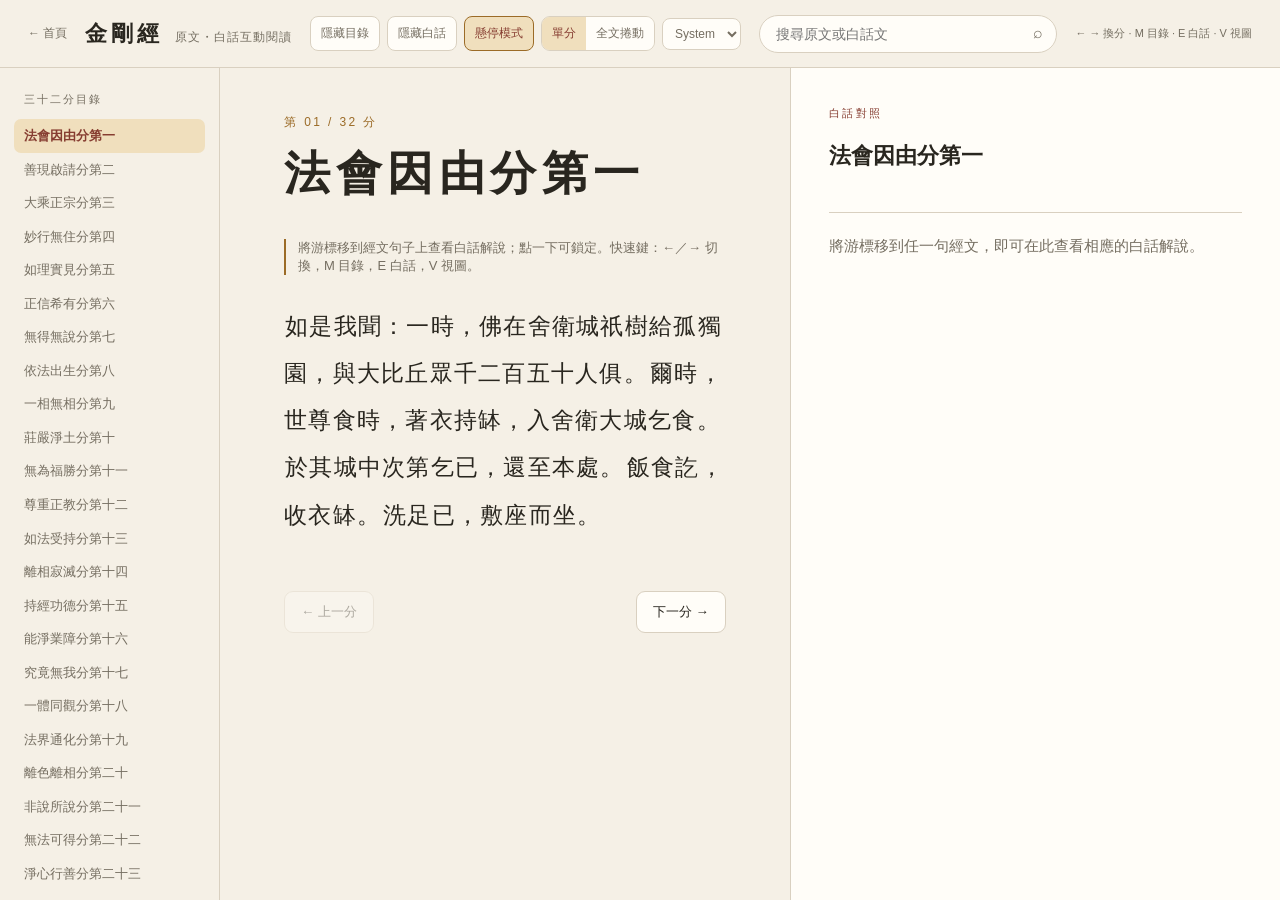
==== diamond-sutra/index.html @ 222f705d "Create reusable Buddhism reading library with Heart Sutra" ====
<!doctype html><html lang="zh-Hant" data-theme="system"><head><meta charset="utf-8"><meta name="viewport" content="width=device-width,initial-scale=1"><meta name="description" content="《金剛經》原文與白話文互動對照閱讀器"><title>金剛經｜原文・白話互動閱讀</title><script src="../theme.js"></script><link rel="stylesheet" href="../styles.css"><script defer src="../app.js"></script></head>
<body data-sutra="../data/diamond-sutra.json"><div class="progress" id="progress"></div>
<header class="top"><button class="mobile-menu" id="menu" aria-label="開啟目錄">☰</button><a class="home-link" href="../">← 首頁</a><div class="brand"><span id="brandTitle">金剛經</span><small id="brandSubtitle">原文・白話互動閱讀</small></div><div class="toolbar"><button class="tool wide-only" id="navToggle" aria-pressed="false">隱藏目錄</button><button class="tool wide-only" id="panelToggle" aria-pressed="false">隱藏白話</button><button class="tool wide-only" id="hoverMode" aria-pressed="true">懸停模式</button><div class="view-switch"><button class="tool" id="chapterView" aria-pressed="true">單分</button><button class="tool" id="scrollView" aria-pressed="false">全文捲動</button></div><select class="theme-select" data-theme-select aria-label="顯示主題"><option value="system">System</option><option value="light">Light</option><option value="dark">Dark</option></select></div><label class="search"><input id="search" type="search" placeholder="搜尋原文或白話文" aria-label="搜尋"><span>⌕</span></label><span class="shortcut-help">← → 換分 · M 目錄 · E 白話 · V 視圖</span></header>
<main class="layout"><nav class="nav" id="nav"><div class="nav-title" id="navTitle">目錄</div></nav><article class="reader"><div class="eyebrow" id="count"></div><h1 id="title"></h1><div class="hint">將游標移到經文句子上查看白話解說；點一下可鎖定。快速鍵：←／→ 切換，M 目錄，E 白話，V 視圖。</div><div class="sutra" id="sutra"></div><div class="chapter-controls"><button id="prevChapter">← 上一分</button><button id="nextChapter">下一分 →</button></div></article><aside class="panel"><div class="panel-label">白話對照</div><h2 id="panelTitle">請選取經文</h2><div class="quote" id="quote"></div><div class="translation empty" id="translation">將游標移到左側任一句經文，這裡會顯示相應的白話解說。</div><button class="full-toggle" id="fullToggle" hidden></button></aside><article class="scroll-reader" id="scrollReader"></article></main><div class="hover-card" id="hoverCard" role="tooltip"></div></body></html>
---- styles.css ----
:root,[data-theme="light"]{--paper:#f5f0e6;--paper2:#fffdf8;--ink:#29261f;--muted:#756e61;--line:#d9d0c0;--gold:#9b6b27;--gold-soft:#f0dfbd;--red:#863d31;--shadow:0 12px 34px rgba(55,39,17,.09);--serif:"Noto Serif TC","Songti TC","PMingLiU",serif;--sans:-apple-system,BlinkMacSystemFont,"PingFang TC","Noto Sans TC",sans-serif;color-scheme:light}
[data-theme="dark"]{--paper:#171612;--paper2:#211f1a;--ink:#eee8dc;--muted:#aaa294;--line:#3c382f;--gold:#d0a45e;--gold-soft:#48391f;--red:#e0a18f;--shadow:0 12px 34px rgba(0,0,0,.28);color-scheme:dark}
@media(prefers-color-scheme:dark){:root:not([data-theme="light"]){--paper:#171612;--paper2:#211f1a;--ink:#eee8dc;--muted:#aaa294;--line:#3c382f;--gold:#d0a45e;--gold-soft:#48391f;--red:#e0a18f;--shadow:0 12px 34px rgba(0,0,0,.28);color-scheme:dark}}
*{box-sizing:border-box}html{scroll-behavior:smooth}body{margin:0;background:var(--paper);color:var(--ink);font-family:var(--sans)}
.top{position:sticky;top:0;z-index:20;height:68px;background:color-mix(in srgb,var(--paper) 92%,transparent);backdrop-filter:blur(14px);border-bottom:1px solid var(--line);display:flex;align-items:center;padding:0 28px;gap:18px}.brand{font:700 22px var(--serif);letter-spacing:.18em;white-space:nowrap}.brand small{font:400 12px var(--sans);letter-spacing:.08em;color:var(--muted);margin-left:12px}.search{margin-left:auto;position:relative;width:min(320px,34vw)}.search input{width:100%;border:1px solid var(--line);background:var(--paper2);border-radius:22px;padding:10px 38px 10px 16px;color:var(--ink);font-size:14px;outline:none}.search input:focus{border-color:var(--gold);box-shadow:0 0 0 3px color-mix(in srgb,var(--gold) 15%,transparent)}.search span{position:absolute;right:14px;top:9px;color:var(--muted)}
.layout{display:grid;grid-template-columns:220px minmax(390px,1fr) minmax(320px,.86fr);max-width:1500px;margin:auto;min-height:calc(100vh - 68px)}
.nav{position:sticky;top:68px;height:calc(100vh - 68px);overflow:auto;border-right:1px solid var(--line);padding:24px 14px 48px}.nav-title{font-size:11px;letter-spacing:.18em;color:var(--muted);padding:0 10px 12px}.nav button{display:block;width:100%;text-align:left;border:0;background:transparent;color:var(--muted);padding:8px 10px;border-radius:7px;cursor:pointer;font-size:13px;line-height:1.35}.nav button:hover{color:var(--ink);background:rgba(255,255,255,.55)}.nav button.active{color:var(--red);background:var(--gold-soft);font-weight:650}
.reader{padding:46px clamp(28px,5vw,72px) 120px}.eyebrow{font-size:12px;letter-spacing:.2em;color:var(--gold);margin-bottom:12px}.reader h1{font:700 clamp(28px,4vw,46px) var(--serif);letter-spacing:.12em;margin:0 0 34px}.hint{font-size:13px;color:var(--muted);border-left:2px solid var(--gold);padding-left:12px;margin-bottom:28px}.sutra{font:400 23px/2.05 var(--serif);letter-spacing:.055em}.sentence{display:inline;border-radius:4px;padding:3px 1px;cursor:help;transition:background .14s,color .14s,box-shadow .14s}.sentence:hover,.sentence.active{color:var(--ink);background:var(--gold-soft);box-shadow:0 0 0 3px var(--gold-soft)}mark{background:#b98535;color:var(--ink);border-radius:2px}
.panel{position:sticky;top:68px;height:calc(100vh - 68px);border-left:1px solid var(--line);background:var(--paper2);padding:38px clamp(24px,3vw,48px);overflow:auto}.panel-label{font-size:11px;letter-spacing:.2em;color:var(--red);margin-bottom:18px}.panel h2{font:700 22px/1.5 var(--serif);margin:0 0 22px}.quote{font:600 16px/1.8 var(--serif);color:var(--gold);border-bottom:1px solid var(--line);padding-bottom:18px;margin-bottom:20px}.translation{font:400 17px/1.9 var(--serif);text-align:justify}.empty{color:var(--muted);font-size:15px;line-height:1.8}.full-toggle{border:0;background:transparent;color:var(--gold);padding:18px 0 0;font-size:13px;cursor:pointer}.progress{position:fixed;top:67px;left:0;height:2px;background:var(--red);z-index:30;transition:width .15s}.mobile-menu{display:none}
@media(max-width:980px){.layout{grid-template-columns:175px 1fr}.panel{position:fixed;z-index:15;left:175px;right:0;bottom:0;top:auto;height:auto;max-height:46vh;border:1px solid var(--line);border-radius:18px 18px 0 0;box-shadow:0 -14px 40px rgba(35,25,10,.15);padding:24px 30px}.translation{font-size:16px}.reader{padding-bottom:50vh}.quote{display:none}}
@media(max-width:680px){.top{height:60px;padding:0 16px}.brand{font-size:18px}.brand small{display:none}.search{width:48px}.search input{width:42px;padding-left:14px;color:transparent}.search input:focus{position:absolute;right:0;top:-20px;width:calc(100vw - 30px);color:var(--ink)}.layout{display:block}.nav{position:fixed;z-index:25;top:60px;left:0;width:82%;height:calc(100vh - 60px);background:var(--paper2);box-shadow:10px 0 40px rgba(0,0,0,.15);transform:translateX(-105%);transition:transform .2s}.nav.open{transform:none}.mobile-menu{display:block;border:0;background:none;font-size:21px;padding:0;cursor:pointer}.reader{padding:32px 22px 52vh}.reader h1{font-size:29px}.sutra{font-size:20px;line-height:2}.panel{left:0;max-height:48vh;padding:21px 22px;top:auto}.panel h2{font-size:18px;margin-bottom:12px}.panel-label{margin-bottom:9px}.quote{display:none}.translation{font-size:15px;line-height:1.75}.progress{top:59px}}
.toolbar{display:flex;align-items:center;gap:7px}.tool{border:1px solid var(--line);background:var(--paper2);color:var(--muted);border-radius:8px;padding:8px 10px;cursor:pointer;font-size:12px;white-space:nowrap}.tool:hover,.tool[aria-pressed="true"]{color:var(--red);border-color:var(--gold);background:var(--gold-soft)}.view-switch{display:flex;border:1px solid var(--line);border-radius:9px;overflow:hidden}.view-switch .tool{border:0;border-radius:0}.shortcut-help{font-size:11px;color:var(--muted);white-space:nowrap}.chapter-controls{display:flex;justify-content:space-between;gap:12px;margin-top:52px}.chapter-controls button{border:1px solid var(--line);background:var(--paper2);color:var(--ink);padding:11px 16px;border-radius:9px;cursor:pointer}.chapter-controls button:disabled{opacity:.35;cursor:default}
body.nav-collapsed .layout{grid-template-columns:0 minmax(390px,1fr) minmax(320px,.86fr)}body.nav-collapsed .nav{width:0;padding:0;border:0;overflow:hidden}body.explanation-collapsed .layout{grid-template-columns:220px minmax(390px,1fr) 0}body.explanation-collapsed .panel{width:0;padding:0;border:0;overflow:hidden}body.nav-collapsed.explanation-collapsed .layout{grid-template-columns:0 minmax(390px,1fr) 0}.layout,.nav,.panel{transition:grid-template-columns .2s,width .2s,padding .2s}
.hover-card{position:fixed;z-index:60;width:min(440px,calc(100vw - 30px));max-height:48vh;overflow:auto;background:var(--paper2);border:1px solid var(--gold);border-radius:12px;padding:17px 19px;box-shadow:0 16px 46px rgba(0,0,0,.22);font:400 15px/1.75 var(--serif);display:none}.hover-card.visible{display:block}.hover-card strong{display:block;color:var(--gold);margin-bottom:7px;font-size:13px}.scroll-reader{display:none;padding:40px clamp(25px,5vw,74px) 110px;max-width:900px;margin:auto}.scroll-view .reader,.scroll-view .panel{display:none}.scroll-view .layout{display:block}.scroll-view .nav{position:fixed;left:0;width:220px}.scroll-view.nav-collapsed .nav{width:0}.scroll-view .scroll-reader{display:block}.scroll-section{padding:34px 0 52px;border-bottom:1px solid var(--line);scroll-margin-top:92px}.scroll-section h2{font:700 30px var(--serif);letter-spacing:.1em;margin:0 0 22px}.scroll-section .sutra{font-size:20px}.scroll-translation{margin-top:20px;padding:20px 24px;background:color-mix(in srgb,var(--paper2) 75%,transparent);border-left:2px solid var(--gold);font:400 16px/1.85 var(--serif);color:var(--muted)}
@media(max-width:1160px){.shortcut-help{display:none}.brand small{display:none}.toolbar{gap:4px}.tool{padding:7px 8px}.search{width:min(210px,22vw)}}
@media(max-width:800px){.toolbar .wide-only,.view-switch{display:none}body.nav-collapsed .layout,body.explanation-collapsed .layout,body.nav-collapsed.explanation-collapsed .layout{display:block}.hover-card{font-size:14px}.scroll-view .nav{top:60px}.scroll-reader{padding:28px 22px 80px}.scroll-section h2{font-size:25px}}
.theme-select{border:1px solid var(--line);background:var(--paper2);color:var(--muted);border-radius:8px;padding:7px 8px;font-size:12px}.home-link{color:var(--muted);text-decoration:none;font-size:12px;white-space:nowrap}.home-link:hover{color:var(--red)}
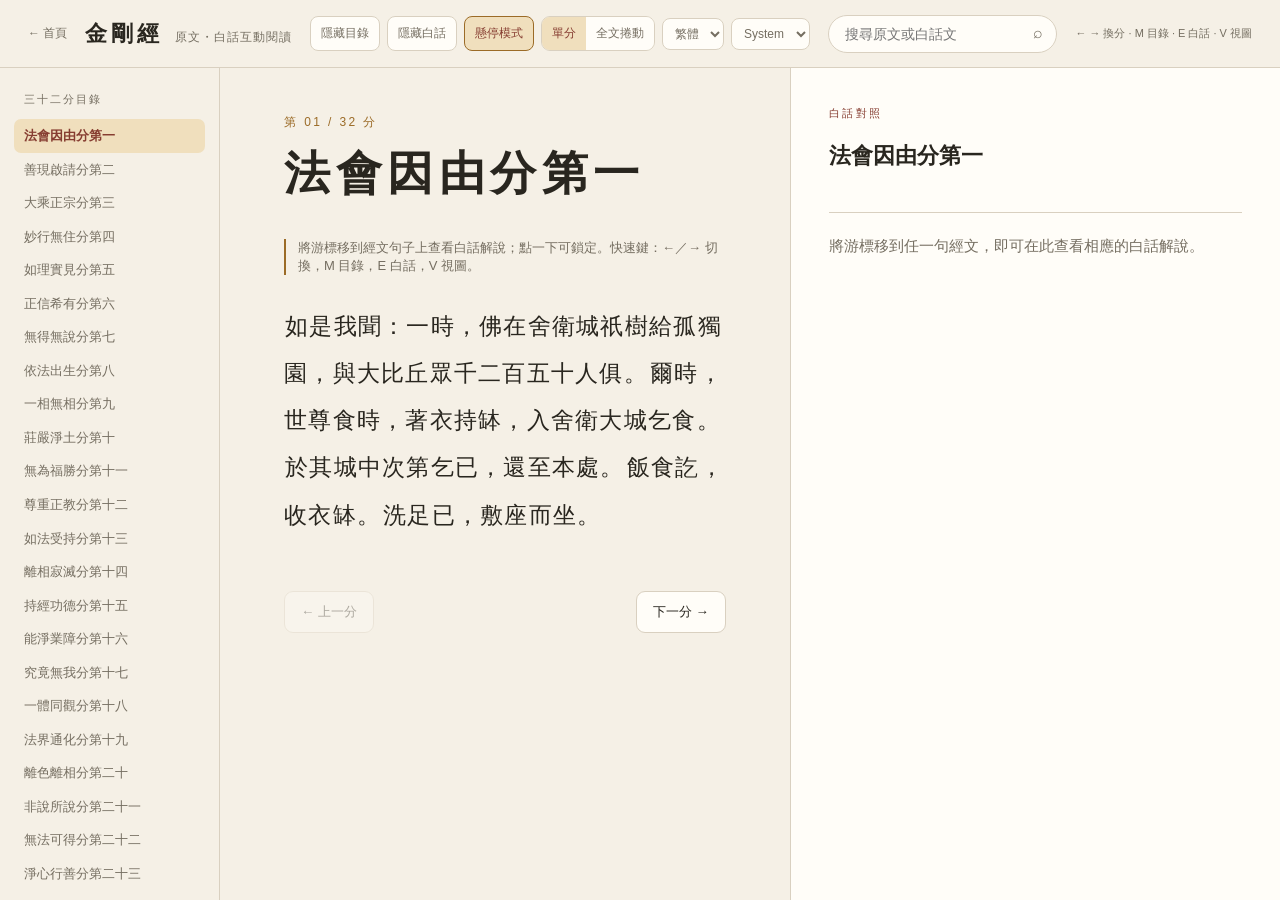
==== commit d199e6f6: "Add global Traditional and Simplified Chinese preference" ====
--- a/diamond-sutra/index.html
+++ b/diamond-sutra/index.html
@@ -1,4 +1,4 @@
-<!doctype html><html lang="zh-Hant" data-theme="system"><head><meta charset="utf-8"><meta name="viewport" content="width=device-width,initial-scale=1"><meta name="description" content="《金剛經》原文與白話文互動對照閱讀器"><title>金剛經｜原文・白話互動閱讀</title><script src="../theme.js"></script><link rel="stylesheet" href="../styles.css"><script defer src="../app.js"></script></head>
+<!doctype html><html lang="zh-Hant" data-theme="system"><head><meta charset="utf-8"><meta name="viewport" content="width=device-width,initial-scale=1"><meta name="description" content="《金剛經》原文與白話文互動對照閱讀器"><title>金剛經｜原文・白話互動閱讀</title><script src="../vendor/opencc-t2cn.js"></script><script src="../language.js"></script><script src="../theme.js"></script><link rel="stylesheet" href="../styles.css"><script defer src="../app.js"></script></head>
 <body data-sutra="../data/diamond-sutra.json"><div class="progress" id="progress"></div>
-<header class="top"><button class="mobile-menu" id="menu" aria-label="開啟目錄">☰</button><a class="home-link" href="../">← 首頁</a><div class="brand"><span id="brandTitle">金剛經</span><small id="brandSubtitle">原文・白話互動閱讀</small></div><div class="toolbar"><button class="tool wide-only" id="navToggle" aria-pressed="false">隱藏目錄</button><button class="tool wide-only" id="panelToggle" aria-pressed="false">隱藏白話</button><button class="tool wide-only" id="hoverMode" aria-pressed="true">懸停模式</button><div class="view-switch"><button class="tool" id="chapterView" aria-pressed="true">單分</button><button class="tool" id="scrollView" aria-pressed="false">全文捲動</button></div><select class="theme-select" data-theme-select aria-label="顯示主題"><option value="system">System</option><option value="light">Light</option><option value="dark">Dark</option></select></div><label class="search"><input id="search" type="search" placeholder="搜尋原文或白話文" aria-label="搜尋"><span>⌕</span></label><span class="shortcut-help">← → 換分 · M 目錄 · E 白話 · V 視圖</span></header>
+<header class="top"><button class="mobile-menu" id="menu" aria-label="開啟目錄">☰</button><a class="home-link" href="../">← 首頁</a><div class="brand"><span id="brandTitle">金剛經</span><small id="brandSubtitle">原文・白話互動閱讀</small></div><div class="toolbar"><button class="tool wide-only" id="navToggle" aria-pressed="false">隱藏目錄</button><button class="tool wide-only" id="panelToggle" aria-pressed="false">隱藏白話</button><button class="tool wide-only" id="hoverMode" aria-pressed="true">懸停模式</button><div class="view-switch"><button class="tool" id="chapterView" aria-pressed="true">單分</button><button class="tool" id="scrollView" aria-pressed="false">全文捲動</button></div><select class="language-select" data-language-select aria-label="文字版本"><option value="traditional">繁體</option><option value="simplified">简体</option></select><select class="theme-select" data-theme-select aria-label="顯示主題"><option value="system">System</option><option value="light">Light</option><option value="dark">Dark</option></select></div><label class="search"><input id="search" type="search" placeholder="搜尋原文或白話文" aria-label="搜尋"><span>⌕</span></label><span class="shortcut-help">← → 換分 · M 目錄 · E 白話 · V 視圖</span></header>
 <main class="layout"><nav class="nav" id="nav"><div class="nav-title" id="navTitle">目錄</div></nav><article class="reader"><div class="eyebrow" id="count"></div><h1 id="title"></h1><div class="hint">將游標移到經文句子上查看白話解說；點一下可鎖定。快速鍵：←／→ 切換，M 目錄，E 白話，V 視圖。</div><div class="sutra" id="sutra"></div><div class="chapter-controls"><button id="prevChapter">← 上一分</button><button id="nextChapter">下一分 →</button></div></article><aside class="panel"><div class="panel-label">白話對照</div><h2 id="panelTitle">請選取經文</h2><div class="quote" id="quote"></div><div class="translation empty" id="translation">將游標移到左側任一句經文，這裡會顯示相應的白話解說。</div><button class="full-toggle" id="fullToggle" hidden></button></aside><article class="scroll-reader" id="scrollReader"></article></main><div class="hover-card" id="hoverCard" role="tooltip"></div></body></html>
--- a/styles.css
+++ b/styles.css
@@ -14,4 +14,4 @@
 .hover-card{position:fixed;z-index:60;width:min(440px,calc(100vw - 30px));max-height:48vh;overflow:auto;background:var(--paper2);border:1px solid var(--gold);border-radius:12px;padding:17px 19px;box-shadow:0 16px 46px rgba(0,0,0,.22);font:400 15px/1.75 var(--serif);display:none}.hover-card.visible{display:block}.hover-card strong{display:block;color:var(--gold);margin-bottom:7px;font-size:13px}.scroll-reader{display:none;padding:40px clamp(25px,5vw,74px) 110px;max-width:900px;margin:auto}.scroll-view .reader,.scroll-view .panel{display:none}.scroll-view .layout{display:block}.scroll-view .nav{position:fixed;left:0;width:220px}.scroll-view.nav-collapsed .nav{width:0}.scroll-view .scroll-reader{display:block}.scroll-section{padding:34px 0 52px;border-bottom:1px solid var(--line);scroll-margin-top:92px}.scroll-section h2{font:700 30px var(--serif);letter-spacing:.1em;margin:0 0 22px}.scroll-section .sutra{font-size:20px}.scroll-translation{margin-top:20px;padding:20px 24px;background:color-mix(in srgb,var(--paper2) 75%,transparent);border-left:2px solid var(--gold);font:400 16px/1.85 var(--serif);color:var(--muted)}
 @media(max-width:1160px){.shortcut-help{display:none}.brand small{display:none}.toolbar{gap:4px}.tool{padding:7px 8px}.search{width:min(210px,22vw)}}
 @media(max-width:800px){.toolbar .wide-only,.view-switch{display:none}body.nav-collapsed .layout,body.explanation-collapsed .layout,body.nav-collapsed.explanation-collapsed .layout{display:block}.hover-card{font-size:14px}.scroll-view .nav{top:60px}.scroll-reader{padding:28px 22px 80px}.scroll-section h2{font-size:25px}}
-.theme-select{border:1px solid var(--line);background:var(--paper2);color:var(--muted);border-radius:8px;padding:7px 8px;font-size:12px}.home-link{color:var(--muted);text-decoration:none;font-size:12px;white-space:nowrap}.home-link:hover{color:var(--red)}
+.theme-select,.language-select{border:1px solid var(--line);background:var(--paper2);color:var(--muted);border-radius:8px;padding:7px 8px;font-size:12px}.home-link{color:var(--muted);text-decoration:none;font-size:12px;white-space:nowrap}.home-link:hover{color:var(--red)}
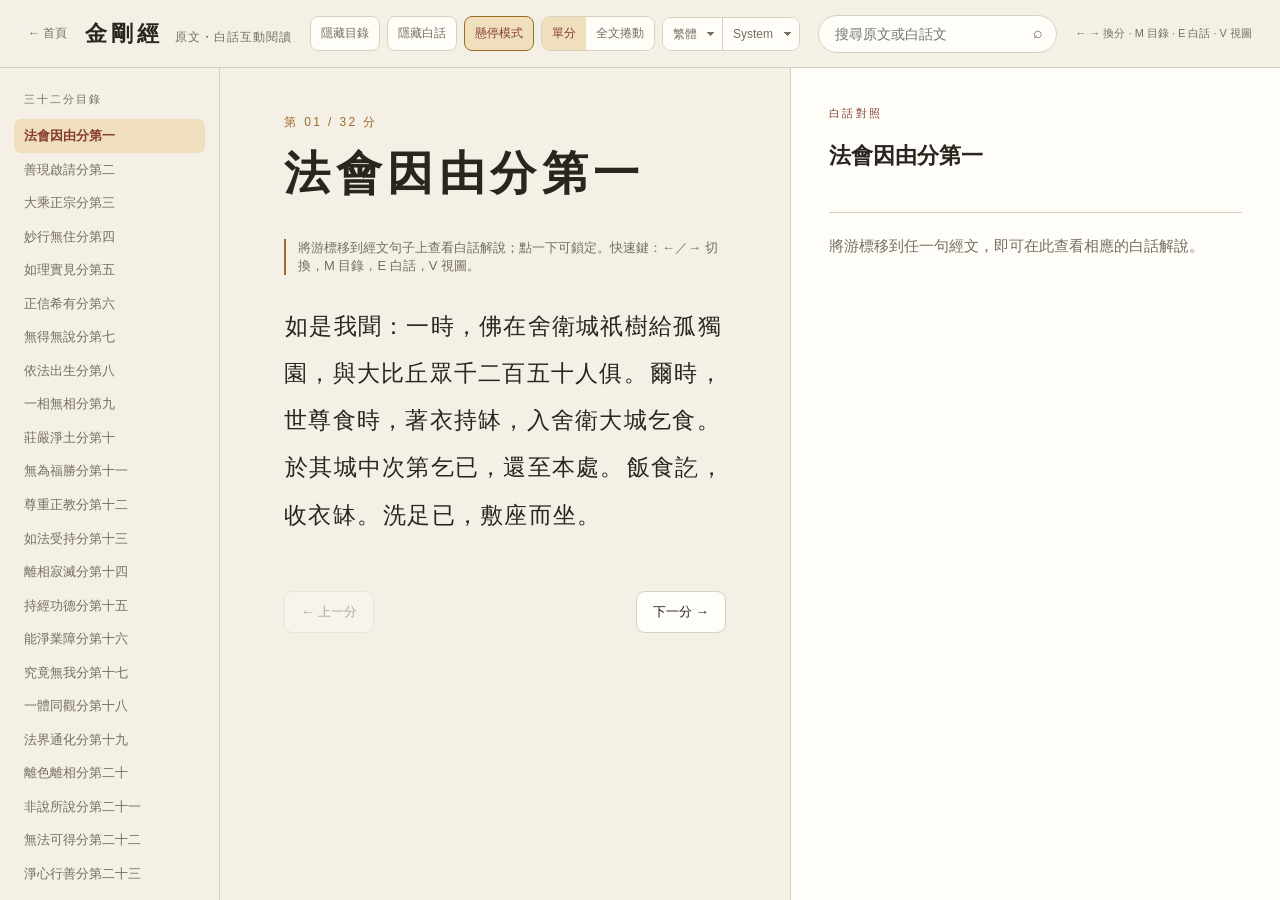
==== commit ef0c54de: "Align language and theme controls with reader toolbar" ====
--- a/diamond-sutra/index.html
+++ b/diamond-sutra/index.html
@@ -1,4 +1,4 @@
 <!doctype html><html lang="zh-Hant" data-theme="system"><head><meta charset="utf-8"><meta name="viewport" content="width=device-width,initial-scale=1"><meta name="description" content="《金剛經》原文與白話文互動對照閱讀器"><title>金剛經｜原文・白話互動閱讀</title><script src="../vendor/opencc-t2cn.js"></script><script src="../language.js"></script><script src="../theme.js"></script><link rel="stylesheet" href="../styles.css"><script defer src="../app.js"></script></head>
 <body data-sutra="../data/diamond-sutra.json"><div class="progress" id="progress"></div>
-<header class="top"><button class="mobile-menu" id="menu" aria-label="開啟目錄">☰</button><a class="home-link" href="../">← 首頁</a><div class="brand"><span id="brandTitle">金剛經</span><small id="brandSubtitle">原文・白話互動閱讀</small></div><div class="toolbar"><button class="tool wide-only" id="navToggle" aria-pressed="false">隱藏目錄</button><button class="tool wide-only" id="panelToggle" aria-pressed="false">隱藏白話</button><button class="tool wide-only" id="hoverMode" aria-pressed="true">懸停模式</button><div class="view-switch"><button class="tool" id="chapterView" aria-pressed="true">單分</button><button class="tool" id="scrollView" aria-pressed="false">全文捲動</button></div><select class="language-select" data-language-select aria-label="文字版本"><option value="traditional">繁體</option><option value="simplified">简体</option></select><select class="theme-select" data-theme-select aria-label="顯示主題"><option value="system">System</option><option value="light">Light</option><option value="dark">Dark</option></select></div><label class="search"><input id="search" type="search" placeholder="搜尋原文或白話文" aria-label="搜尋"><span>⌕</span></label><span class="shortcut-help">← → 換分 · M 目錄 · E 白話 · V 視圖</span></header>
+<header class="top"><button class="mobile-menu" id="menu" aria-label="開啟目錄">☰</button><a class="home-link" href="../">← 首頁</a><div class="brand"><span id="brandTitle">金剛經</span><small id="brandSubtitle">原文・白話互動閱讀</small></div><div class="toolbar"><button class="tool wide-only" id="navToggle" aria-pressed="false">隱藏目錄</button><button class="tool wide-only" id="panelToggle" aria-pressed="false">隱藏白話</button><button class="tool wide-only" id="hoverMode" aria-pressed="true">懸停模式</button><div class="view-switch"><button class="tool" id="chapterView" aria-pressed="true">單分</button><button class="tool" id="scrollView" aria-pressed="false">全文捲動</button></div><div class="preference-switch"><select class="language-select" data-language-select aria-label="文字版本"><option value="traditional">繁體</option><option value="simplified">简体</option></select><select class="theme-select" data-theme-select aria-label="顯示主題"><option value="system">System</option><option value="light">Light</option><option value="dark">Dark</option></select></div></div><label class="search"><input id="search" type="search" placeholder="搜尋原文或白話文" aria-label="搜尋"><span>⌕</span></label><span class="shortcut-help">← → 換分 · M 目錄 · E 白話 · V 視圖</span></header>
 <main class="layout"><nav class="nav" id="nav"><div class="nav-title" id="navTitle">目錄</div></nav><article class="reader"><div class="eyebrow" id="count"></div><h1 id="title"></h1><div class="hint">將游標移到經文句子上查看白話解說；點一下可鎖定。快速鍵：←／→ 切換，M 目錄，E 白話，V 視圖。</div><div class="sutra" id="sutra"></div><div class="chapter-controls"><button id="prevChapter">← 上一分</button><button id="nextChapter">下一分 →</button></div></article><aside class="panel"><div class="panel-label">白話對照</div><h2 id="panelTitle">請選取經文</h2><div class="quote" id="quote"></div><div class="translation empty" id="translation">將游標移到左側任一句經文，這裡會顯示相應的白話解說。</div><button class="full-toggle" id="fullToggle" hidden></button></aside><article class="scroll-reader" id="scrollReader"></article></main><div class="hover-card" id="hoverCard" role="tooltip"></div></body></html>
--- a/styles.css
+++ b/styles.css
@@ -14,4 +14,4 @@
 .hover-card{position:fixed;z-index:60;width:min(440px,calc(100vw - 30px));max-height:48vh;overflow:auto;background:var(--paper2);border:1px solid var(--gold);border-radius:12px;padding:17px 19px;box-shadow:0 16px 46px rgba(0,0,0,.22);font:400 15px/1.75 var(--serif);display:none}.hover-card.visible{display:block}.hover-card strong{display:block;color:var(--gold);margin-bottom:7px;font-size:13px}.scroll-reader{display:none;padding:40px clamp(25px,5vw,74px) 110px;max-width:900px;margin:auto}.scroll-view .reader,.scroll-view .panel{display:none}.scroll-view .layout{display:block}.scroll-view .nav{position:fixed;left:0;width:220px}.scroll-view.nav-collapsed .nav{width:0}.scroll-view .scroll-reader{display:block}.scroll-section{padding:34px 0 52px;border-bottom:1px solid var(--line);scroll-margin-top:92px}.scroll-section h2{font:700 30px var(--serif);letter-spacing:.1em;margin:0 0 22px}.scroll-section .sutra{font-size:20px}.scroll-translation{margin-top:20px;padding:20px 24px;background:color-mix(in srgb,var(--paper2) 75%,transparent);border-left:2px solid var(--gold);font:400 16px/1.85 var(--serif);color:var(--muted)}
 @media(max-width:1160px){.shortcut-help{display:none}.brand small{display:none}.toolbar{gap:4px}.tool{padding:7px 8px}.search{width:min(210px,22vw)}}
 @media(max-width:800px){.toolbar .wide-only,.view-switch{display:none}body.nav-collapsed .layout,body.explanation-collapsed .layout,body.nav-collapsed.explanation-collapsed .layout{display:block}.hover-card{font-size:14px}.scroll-view .nav{top:60px}.scroll-reader{padding:28px 22px 80px}.scroll-section h2{font-size:25px}}
-.theme-select,.language-select{border:1px solid var(--line);background:var(--paper2);color:var(--muted);border-radius:8px;padding:7px 8px;font-size:12px}.home-link{color:var(--muted);text-decoration:none;font-size:12px;white-space:nowrap}.home-link:hover{color:var(--red)}
+.preference-switch{display:flex;align-items:center;height:34px;border:1px solid var(--line);border-radius:9px;overflow:hidden;background:var(--paper2)}.theme-select,.language-select{appearance:none;height:100%;border:0;background:var(--paper2);color:var(--muted);padding:0 25px 0 10px;font:500 12px var(--sans);cursor:pointer;outline:0;background-image:linear-gradient(45deg,transparent 50%,var(--muted) 50%),linear-gradient(135deg,var(--muted) 50%,transparent 50%);background-position:calc(100% - 11px) 14px,calc(100% - 7px) 14px;background-size:4px 4px,4px 4px;background-repeat:no-repeat}.theme-select{border-left:1px solid var(--line)}.theme-select:hover,.language-select:hover,.theme-select:focus,.language-select:focus{color:var(--red);background-color:var(--gold-soft)}.home-link{color:var(--muted);text-decoration:none;font-size:12px;white-space:nowrap}.home-link:hover{color:var(--red)}
